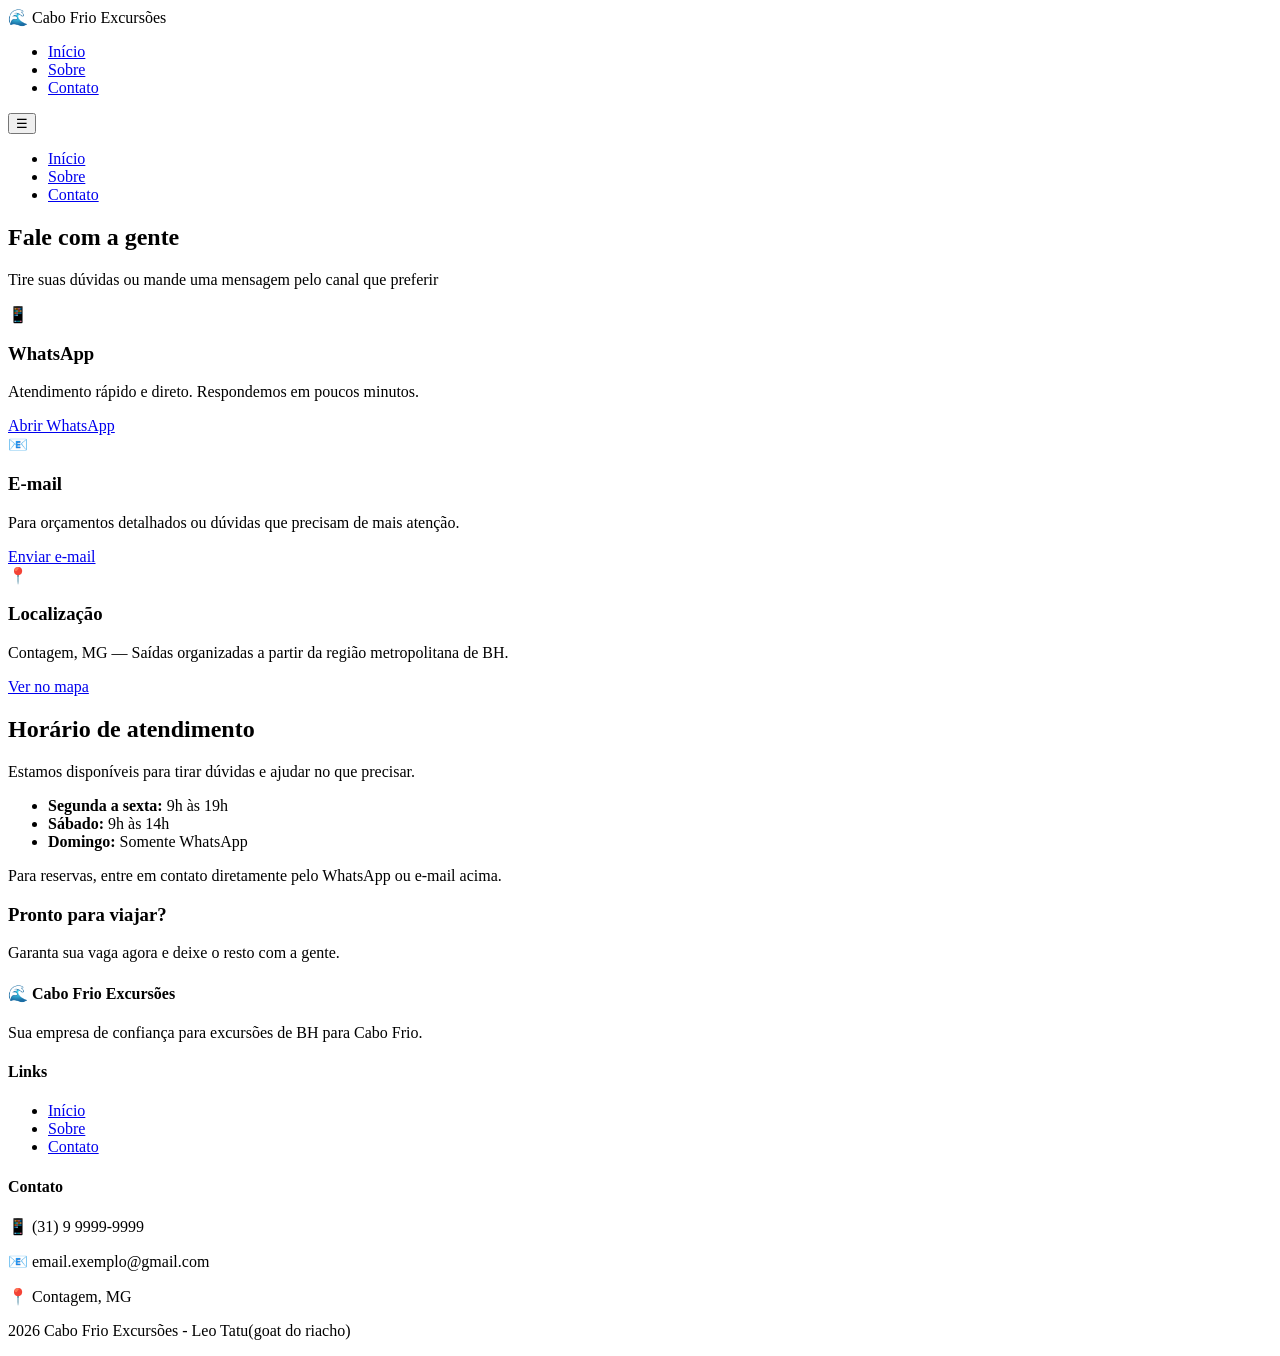
==== contato/index.html @ a0e9440a "nomes arrumados" ====
<!DOCTYPE html>
<html lang="pt-BR">
<head>
  <meta charset="UTF-8" />
  <meta name="viewport" content="width=device-width, initial-scale=1.0" />
  <title>Contato — Cabo Frio Excursões</title>
  <link rel="stylesheet" href="Cabo-Frio-Excursoes/css/style.css" />
  <link href="https://fonts.googleapis.com/css2?family=Playfair+Display:wght@700;900&family=Source+Sans+3:wght@300;400;600&display=swap" rel="stylesheet" />
</head>
<body>
  <div class="progress-bar" id="progressBar"></div>
  <header>
    <nav class="navbar">
      <div class="logo">🌊 Cabo Frio Excursões</div>
      <ul class="nav-links">
        <li><a href="Cabo-Frio-Excursões/home/index.html">Início</a></li>
        
        <li><a href="Cabo-Frio-Excursões/sobre/sobre.html">Sobre</a></li>
        <li><a href="Cabo-Frio-Excursões/contato/contato.html">Contato</a></li>      </ul>
      <button class="hamburger" id="hamburger">☰</button>
    </nav>
    <ul class="nav-mobile" id="nav-mobile">
      <li><a href="Cabo-Frio-Excursões/home/index.html" onclick="fecharMenu()">Início</a></li>
      
      <li><a href="Cabo-Frio-Excursões/sobre/sobre.html" onclick="fecharMenu()">Sobre</a></li>
      <li><a href="Cabo-Frio-Excursões/contato/contato.html" onclick="fecharMenu()">Contato</a></li>    </ul>
  </header>

  <section class="contato-hero reveal-up">
    <div class="container">
      <h1 class="section-title">Fale com a gente</h1>
      <p class="section-sub">Tire suas dúvidas ou mande uma mensagem pelo canal que preferir</p>
      <div class="contato-grid">
        <div class="contato-card">
          <span class="contato-icon">📱</span>
          <h3>WhatsApp</h3>
          <p>Atendimento rápido e direto. Respondemos em poucos minutos.</p>
          <a href="https://wa.me/5531999999999" target="_blank" class="btn-contato">Abrir WhatsApp</a>
        </div>
        <div class="contato-card">
          <span class="contato-icon">📧</span>
          <h3>E-mail</h3>
          <p>Para orçamentos detalhados ou dúvidas que precisam de mais atenção.</p>
          <a href="mailto:email.exemplo@gmail.com" class="btn-contato">Enviar e-mail</a>
        </div>
        <div class="contato-card">
          <span class="contato-icon">📍</span>
          <h3>Localização</h3>
          <p>Contagem, MG — Saídas organizadas a partir da região metropolitana de BH.</p>
          <a href="https://maps.google.com/?q=Contagem,MG" target="_blank" class="btn-contato">Ver no mapa</a>
        </div>
      </div>
    </div>
  </section>

  <section class="contato-info reveal-up">
    <div class="container contato-info-inner">
      <div class="contato-info-texto">
        <h2>Horário de atendimento</h2>
        <p>Estamos disponíveis para tirar dúvidas e ajudar no que precisar.</p>
        <ul class="horarios">
          <li><strong>Segunda a sexta:</strong> 9h às 19h</li>
          <li><strong>Sábado:</strong> 9h às 14h</li>
          <li><strong>Domingo:</strong> Somente WhatsApp</li>
        </ul>
        <p>Para reservas, entre em contato diretamente pelo WhatsApp ou e-mail acima.</p>
      </div>
      <div class="contato-cta">
        <h3>Pronto para viajar?</h3>
        <p>Garanta sua vaga agora e deixe o resto com a gente.</p>      </div>
    </div>
  </section>

  <footer>
    <div class="container footer-inner">
      <div class="footer-col">
        <h4>🌊 Cabo Frio Excursões</h4>
        <p>Sua empresa de confiança para excursões de BH para Cabo Frio.</p>
      </div>
      <div class="footer-col">
        <h4>Links</h4>
        <ul>
          <li><a href="Cabo-Frio-Excursões/home/index.html">Início</a></li>
          
          <li><a href="Cabo-Frio-Excursões/sobre/sobre.html">Sobre</a></li>
          <li><a href="Cabo-Frio-Excursões/contato/contato.html">Contato</a></li>        </ul>
      </div>
      <div class="footer-col">
        <h4>Contato</h4>
        <p>📱 (31) 9 9999-9999</p>
        <p>📧 email.exemplo@gmail.com</p>
        <p>📍 Contagem, MG</p>
      </div>
    </div>
    <div class="footer-bottom">
      <p>2026 Cabo Frio Excursões - Leo Tatu(goat do riacho)</p>
    </div>
  </footer>
  <script src="script.js"></script>
</body>
</html>
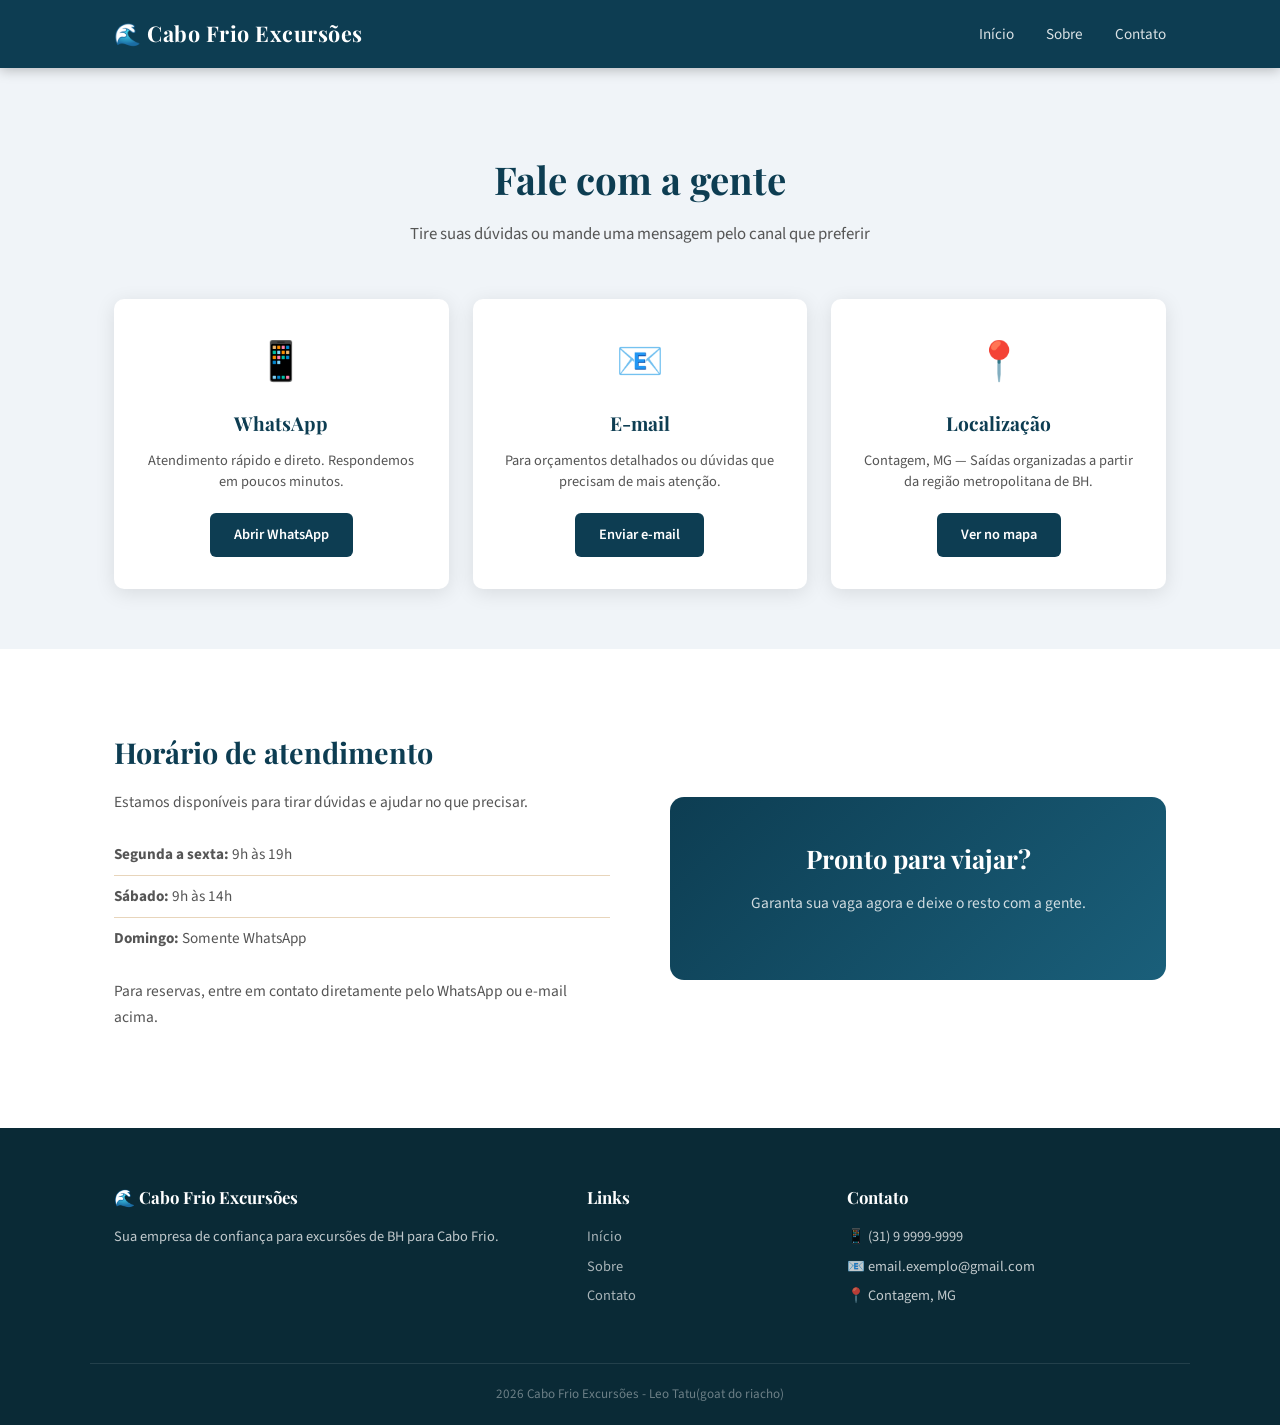
==== commit 69146b9f: "abas arrumadas" ====
--- a/contato/index.html
+++ b/contato/index.html
@@ -4,7 +4,7 @@
   <meta charset="UTF-8" />
   <meta name="viewport" content="width=device-width, initial-scale=1.0" />
   <title>Contato — Cabo Frio Excursões</title>
-  <link rel="stylesheet" href="Cabo-Frio-Excursoes/css/style.css" />
+  <link rel="stylesheet" href="/css/style.css" />
   <link href="https://fonts.googleapis.com/css2?family=Playfair+Display:wght@700;900&family=Source+Sans+3:wght@300;400;600&display=swap" rel="stylesheet" />
 </head>
 <body>
@@ -13,17 +13,17 @@
     <nav class="navbar">
       <div class="logo">🌊 Cabo Frio Excursões</div>
       <ul class="nav-links">
-        <li><a href="Cabo-Frio-Excursões/home/index.html">Início</a></li>
+        <li><a href="/home/index.html">Início</a></li>
         
-        <li><a href="Cabo-Frio-Excursões/sobre/sobre.html">Sobre</a></li>
-        <li><a href="Cabo-Frio-Excursões/contato/contato.html">Contato</a></li>      </ul>
+        <li><a href="/sobre/index.html">Sobre</a></li>
+        <li><a href="/contato/index.html">Contato</a></li>      </ul>
       <button class="hamburger" id="hamburger">☰</button>
     </nav>
     <ul class="nav-mobile" id="nav-mobile">
-      <li><a href="Cabo-Frio-Excursões/home/index.html" onclick="fecharMenu()">Início</a></li>
+      <li><a href="/home/index.html" onclick="fecharMenu()">Início</a></li>
       
-      <li><a href="Cabo-Frio-Excursões/sobre/sobre.html" onclick="fecharMenu()">Sobre</a></li>
-      <li><a href="Cabo-Frio-Excursões/contato/contato.html" onclick="fecharMenu()">Contato</a></li>    </ul>
+      <li><a href="/sobre/index.html" onclick="fecharMenu()">Sobre</a></li>
+      <li><a href="/contato/index.html" onclick="fecharMenu()">Contato</a></li>    </ul>
   </header>
 
   <section class="contato-hero reveal-up">
@@ -80,10 +80,10 @@
       <div class="footer-col">
         <h4>Links</h4>
         <ul>
-          <li><a href="Cabo-Frio-Excursões/home/index.html">Início</a></li>
+          <li><a href="/home/index.html">Início</a></li>
           
-          <li><a href="Cabo-Frio-Excursões/sobre/sobre.html">Sobre</a></li>
-          <li><a href="Cabo-Frio-Excursões/contato/contato.html">Contato</a></li>        </ul>
+          <li><a href="/sobre/index.html">Sobre</a></li>
+          <li><a href="/contato/index.html">Contato</a></li>        </ul>
       </div>
       <div class="footer-col">
         <h4>Contato</h4>
@@ -98,4 +98,4 @@
   </footer>
   <script src="script.js"></script>
 </body>
-</html>
+</html>
--- a/css/style.css
+++ b/css/style.css
@@ -0,0 +1,1040 @@
+:root {
+  --azul: #1a5f7a;
+  --azul-claro: #2980b9;
+  --azul-escuro: #0d3d52;
+  --areia: #f5ede0;
+  --areia-escura: #e8d5bb;
+  --branco: #ffffff;
+  --cinza: #555;
+  --cinza-claro: #f0f4f8;
+  --texto: #2c2c2c;
+  --verde: #27ae60;
+  --radius: 10px;
+  --sombra: 0 4px 20px rgba(0,0,0,0.10);
+  --sombra-hover: 0 8px 32px rgba(0,0,0,0.18);
+  --transition: 0.3s ease;
+}
+
+*, *::before, *::after { box-sizing: border-box; margin: 0; padding: 0; }
+
+html { scroll-behavior: smooth; }
+
+body {
+  font-family: 'Source Sans 3', sans-serif;
+  color: var(--texto);
+  background: var(--branco);
+  line-height: 1.65;
+  overflow-x: hidden;
+}
+
+a { text-decoration: none; color: inherit; }
+ul { list-style: none; }
+img { display: block; max-width: 100%; }
+
+.container {
+  max-width: 1100px;
+  margin: 0 auto;
+  padding: 0 24px;
+}
+
+/* ===== NAVBAR ===== */
+header {
+  position: sticky;
+  top: 0;
+  z-index: 100;
+  background: var(--azul-escuro);
+  box-shadow: 0 2px 12px rgba(0,0,0,0.25);
+}
+
+.navbar {
+  display: flex;
+  align-items: center;
+  justify-content: space-between;
+  max-width: 1100px;
+  margin: 0 auto;
+  padding: 16px 24px;
+}
+
+.logo {
+  font-family: 'Playfair Display', serif;
+  font-size: 1.35rem;
+  font-weight: 700;
+  color: var(--branco);
+  letter-spacing: 0.5px;
+}
+
+.nav-links {
+  display: flex;
+  gap: 32px;
+  align-items: center;
+}
+
+.nav-links a {
+  color: rgba(255,255,255,0.85);
+  font-size: 0.95rem;
+  font-weight: 400;
+  transition: color var(--transition);
+}
+
+.nav-links a:hover { color: var(--branco); }
+
+.btn-nav {
+  background: var(--azul-claro);
+  color: var(--branco) !important;
+  padding: 8px 20px;
+  border-radius: 6px;
+  font-weight: 600 !important;
+  transition: background var(--transition) !important;
+}
+
+.btn-nav:hover { background: #1c6ea4 !important; }
+
+.hamburger {
+  display: none;
+  background: none;
+  border: none;
+  color: white;
+  font-size: 1.6rem;
+  cursor: pointer;
+}
+
+.nav-mobile {
+  display: none;
+  flex-direction: column;
+  background: var(--azul-escuro);
+  padding: 12px 24px 20px;
+  gap: 12px;
+}
+
+.nav-mobile a {
+  color: rgba(255,255,255,0.85);
+  font-size: 1.05rem;
+  padding: 6px 0;
+  border-bottom: 1px solid rgba(255,255,255,0.08);
+}
+
+.nav-mobile.open { display: flex; }
+
+/* ===== HERO ===== */
+.hero {
+  position: relative;
+  min-height: 92vh;
+  display: flex;
+  align-items: center;
+  background:
+    linear-gradient(to bottom right, rgba(13,61,82,0.82), rgba(26,95,122,0.65)),
+    url('/imagens/hero_s-card1.jpg') center/cover no-repeat;
+}
+
+.hero-overlay {
+  position: absolute;
+  inset: 0;
+  background: linear-gradient(180deg, rgba(13,61,82,0.6) 0%, transparent 60%);
+  pointer-events: none;
+}
+
+.hero-content {
+  position: relative;
+  z-index: 1;
+  max-width: 640px;
+  margin-left: 8vw;
+  padding: 40px 0;
+  animation: fadeUp 0.9s ease both;
+}
+
+@keyframes fadeUp {
+  from { opacity: 0; transform: translateY(30px); }
+  to   { opacity: 1; transform: translateY(0); }
+}
+
+.hero-tag {
+  display: inline-block;
+  background: rgba(255,255,255,0.18);
+  color: #fff;
+  border: 1px solid rgba(255,255,255,0.35);
+  padding: 5px 16px;
+  border-radius: 20px;
+  font-size: 0.85rem;
+  letter-spacing: 1px;
+  text-transform: uppercase;
+  margin-bottom: 20px;
+}
+
+.hero-content h1 {
+  font-family: 'Playfair Display', serif;
+  font-size: clamp(2.2rem, 5vw, 3.4rem);
+  font-weight: 900;
+  color: var(--branco);
+  line-height: 1.15;
+  margin-bottom: 18px;
+}
+
+.hero-content h1 em {
+  font-style: italic;
+  color: #7ecfe8;
+}
+
+.hero-content p {
+  color: rgba(255,255,255,0.88);
+  font-size: 1.1rem;
+  margin-bottom: 32px;
+  max-width: 480px;
+}
+
+.btn-primary {
+  display: inline-block;
+  background: var(--azul-claro);
+  color: var(--branco);
+  padding: 15px 34px;
+  border-radius: 8px;
+  font-size: 1rem;
+  font-weight: 600;
+  letter-spacing: 0.3px;
+  transition: background var(--transition), transform var(--transition), box-shadow var(--transition);
+  box-shadow: 0 4px 16px rgba(41,128,185,0.45);
+}
+
+.btn-primary:hover {
+  background: #1c6ea4;
+  transform: translateY(-2px);
+  box-shadow: 0 8px 24px rgba(41,128,185,0.5);
+}
+
+.hero-scroll {
+  position: absolute;
+  bottom: 28px;
+  left: 50%;
+  transform: translateX(-50%);
+  color: rgba(255,255,255,0.55);
+  font-size: 1.4rem;
+  animation: bounce 2s infinite;
+}
+
+@keyframes bounce {
+  0%, 100% { transform: translateX(-50%) translateY(0); }
+  50%       { transform: translateX(-50%) translateY(8px); }
+}
+
+.destaques {
+  display: grid;
+  grid-template-columns: repeat(2, 1fr);
+  background: var(--azul-escuro);
+  padding: 0;
+  gap: 0;
+}
+
+.destaque-item {
+  text-align: left;
+  color: rgba(255,255,255,0.9);
+  padding: 32px 40px;
+  display: flex;
+  align-items: flex-start;
+  gap: 18px;
+  border-right: 1px solid rgba(255,255,255,0.07);
+  border-bottom: 1px solid rgba(255,255,255,0.07);
+}
+
+.destaque-item:nth-child(2),
+.destaque-item:nth-child(4) {
+  border-right: none;
+}
+
+.destaque-item:nth-child(3),
+.destaque-item:nth-child(4) {
+  border-bottom: none;
+}
+
+.destaque-icon {
+  font-size: 2rem;
+  flex-shrink: 0;
+  margin-top: 2px;
+}
+
+.destaque-item strong {
+  display: block;
+  font-size: 0.95rem;
+  font-weight: 600;
+  margin-bottom: 4px;
+  color: white;
+}
+
+.destaque-item p {
+  font-size: 0.82rem;
+  color: rgba(255,255,255,0.68);
+  line-height: 1.4;
+}
+
+/* ===== SEÇÕES GERAIS ===== */
+.section-title {
+  font-family: 'Playfair Display', serif;
+  font-size: clamp(1.7rem, 3.5vw, 2.4rem);
+  font-weight: 700;
+  text-align: center;
+  color: var(--azul-escuro);
+  margin-bottom: 10px;
+}
+
+.section-title.light { color: white; }
+
+.section-sub {
+  text-align: center;
+  color: var(--cinza);
+  margin-bottom: 50px;
+  font-size: 1.05rem;
+}
+
+.section-sub.light { color: rgba(255,255,255,0.75); }
+
+/* ===== EXCURSÕES ===== */
+.excursoes {
+  padding: 80px 0;
+  background: var(--cinza-claro);
+}
+
+.cards-grid {
+  display: flex;
+  flex-direction: column;
+  gap: 24px;
+}
+
+.card {
+  background: var(--branco);
+  border-radius: var(--radius);
+  overflow: hidden;
+  box-shadow: var(--sombra);
+  transition: transform var(--transition), box-shadow var(--transition);
+  position: relative;
+  display: grid;
+  grid-template-columns: 280px 1fr;
+}
+
+.card:hover {
+  transform: translateY(-4px);
+  box-shadow: var(--sombra-hover);
+}
+
+.card-badge {
+  position: absolute;
+  top: 14px;
+  left: 14px;
+  background: var(--azul-claro);
+  color: white;
+  font-size: 0.75rem;
+  font-weight: 700;
+  text-transform: uppercase;
+  letter-spacing: 0.5px;
+  padding: 4px 12px;
+  border-radius: 4px;
+  z-index: 1;
+}
+
+.card-img {
+  min-height: 220px;
+  background-size: cover;
+  background-position: center;
+}
+
+.card-img-1 {
+  background-image: linear-gradient(rgba(0,0,0,0.15), rgba(0,0,0,0.05)),
+    url('/imagens/hero_s-card1.jpg');
+}
+
+.card-img-2 {
+  background-image: linear-gradient(rgba(0,0,0,0.15), rgba(0,0,0,0.05)),
+    url('/imagens/card2.jpg');
+}
+
+.card-img-3 {
+  background-image: linear-gradient(rgba(0,0,0,0.15), rgba(0,0,0,0.05)),
+    url('/imagens/card3.jpg');
+}
+
+
+.card-body {
+  padding: 28px 32px;
+  display: flex;
+  flex-direction: column;
+  justify-content: space-between;
+}
+
+.card-body-top h3 {
+  font-family: 'Playfair Display', serif;
+  font-size: 1.35rem;
+  color: var(--azul-escuro);
+  margin-bottom: 10px;
+}
+
+.card-body-top p {
+  font-size: 0.92rem;
+  color: var(--cinza);
+  margin-bottom: 14px;
+}
+
+.card-incluso {
+  display: flex;
+  flex-wrap: wrap;
+  gap: 6px 20px;
+  margin-bottom: 0;
+}
+
+.card-incluso li {
+  font-size: 0.85rem;
+  color: var(--verde);
+  font-weight: 600;
+}
+
+.card-rodape {
+  display: flex;
+  align-items: center;
+  justify-content: space-between;
+  margin-top: 20px;
+  padding-top: 18px;
+  border-top: 1px solid #eef2f6;
+}
+
+.card-preco {
+  display: flex;
+  flex-direction: column;
+  gap: 2px;
+}
+
+.de {
+  font-size: 0.8rem;
+  color: #aaa;
+  text-decoration: line-through;
+}
+
+.por {
+  font-size: 1.6rem;
+  font-weight: 700;
+  color: var(--azul-escuro);
+}
+
+.por small {
+  font-size: 0.8rem;
+  font-weight: 400;
+  color: var(--cinza);
+}
+
+.btn-card {
+  display: inline-block;
+  text-align: center;
+  background: var(--azul-escuro);
+  color: white;
+  padding: 12px 28px;
+  border-radius: 6px;
+  font-weight: 600;
+  font-size: 0.92rem;
+  transition: background var(--transition);
+  white-space: nowrap;
+}
+
+.btn-card:hover { background: var(--azul-claro); }
+
+/* ===== SOBRE ===== */
+.sobre {
+  padding: 80px 0;
+  background: var(--branco);
+}
+
+.sobre-inner {
+  display: grid;
+  grid-template-columns: 1fr 1fr;
+  gap: 60px;
+  align-items: center;
+}
+
+.sobre-texto h2 {
+  font-family: 'Playfair Display', serif;
+  font-size: 2rem;
+  color: var(--azul-escuro);
+  margin-bottom: 20px;
+  line-height: 1.2;
+}
+
+.sobre-texto p {
+  color: var(--cinza);
+  margin-bottom: 18px;
+  font-size: 0.98rem;
+}
+
+.numeros {
+  display: flex;
+  gap: 32px;
+  margin-top: 30px;
+  padding-top: 28px;
+  border-top: 2px solid var(--areia-escura);
+}
+
+.numero-item {
+  display: flex;
+  flex-direction: column;
+}
+
+.numero-item strong {
+  font-family: 'Playfair Display', serif;
+  font-size: 2rem;
+  color: var(--azul-claro);
+  line-height: 1;
+}
+
+.numero-item span {
+  font-size: 0.8rem;
+  color: var(--cinza);
+  margin-top: 4px;
+}
+
+.sobre-img {
+  height: 400px;
+  border-radius: var(--radius);
+  background:
+    url('/imagens/sobre.jpg') center/cover no-repeat;
+  box-shadow: var(--sombra-hover);
+}
+
+.confianca {
+  padding: 80px 0;
+  background: var(--areia);
+}
+
+.confianca-inner {
+  display: grid;
+  grid-template-columns: 1fr 1fr;
+  gap: 60px;
+  align-items: start;
+}
+
+.confianca-tag {
+  display: inline-block;
+  background: var(--azul-escuro);
+  color: white;
+  font-size: 0.78rem;
+  font-weight: 600;
+  text-transform: uppercase;
+  letter-spacing: 1px;
+  padding: 5px 14px;
+  border-radius: 4px;
+  margin-bottom: 18px;
+}
+
+.confianca-texto h2 {
+  font-family: 'Playfair Display', serif;
+  font-size: 1.9rem;
+  color: var(--azul-escuro);
+  margin-bottom: 18px;
+  line-height: 1.25;
+}
+
+.confianca-texto p {
+  color: var(--cinza);
+  font-size: 0.97rem;
+  margin-bottom: 14px;
+}
+
+.confianca-pilares {
+  display: grid;
+  grid-template-columns: 1fr 1fr;
+  gap: 20px;
+}
+
+.pilar {
+  background: white;
+  border-radius: var(--radius);
+  padding: 22px 20px;
+  box-shadow: var(--sombra);
+}
+
+.pilar-icon {
+  font-size: 1.6rem;
+  display: block;
+  margin-bottom: 10px;
+}
+
+.pilar strong {
+  display: block;
+  font-size: 0.92rem;
+  color: var(--azul-escuro);
+  margin-bottom: 6px;
+  font-weight: 700;
+}
+
+.pilar p {
+  font-size: 0.83rem;
+  color: var(--cinza);
+  line-height: 1.45;
+}
+
+/* ===== RESERVA ===== */
+.reserva {
+  padding: 80px 0;
+  background: linear-gradient(135deg, var(--azul-escuro) 0%, var(--azul) 100%);
+}
+
+.form-wrapper {
+  max-width: 780px;
+  margin: 0 auto;
+  background: white;
+  border-radius: 14px;
+  padding: 40px 44px;
+  box-shadow: 0 20px 60px rgba(0,0,0,0.25);
+}
+
+.form-row {
+  display: grid;
+  grid-template-columns: 1fr 1fr;
+  gap: 20px;
+  margin-bottom: 20px;
+}
+
+.form-group {
+  display: flex;
+  flex-direction: column;
+  gap: 6px;
+}
+
+.form-group.full {
+  margin-bottom: 20px;
+}
+
+.form-group label {
+  font-size: 0.88rem;
+  font-weight: 600;
+  color: var(--azul-escuro);
+}
+
+.form-group input,
+.form-group select,
+.form-group textarea {
+  border: 1.5px solid #d0dce6;
+  border-radius: 7px;
+  padding: 11px 14px;
+  font-family: 'Source Sans 3', sans-serif;
+  font-size: 0.95rem;
+  color: var(--texto);
+  transition: border-color var(--transition);
+  background: #fafcfe;
+  outline: none;
+}
+
+.form-group input:focus,
+.form-group select:focus,
+.form-group textarea:focus {
+  border-color: var(--azul-claro);
+  background: white;
+}
+
+.form-group textarea { resize: vertical; }
+
+.btn-submit {
+  display: block;
+  width: 100%;
+  background: var(--azul-claro);
+  color: white;
+  border: none;
+  padding: 16px;
+  border-radius: 8px;
+  font-family: 'Source Sans 3', sans-serif;
+  font-size: 1rem;
+  font-weight: 700;
+  cursor: pointer;
+  transition: background var(--transition), transform var(--transition);
+  margin-top: 8px;
+  letter-spacing: 0.3px;
+}
+
+.btn-submit:hover {
+  background: #1c6ea4;
+  transform: translateY(-1px);
+}
+
+.btn-submit:active { transform: translateY(0); }
+
+.mensagem-sucesso {
+  max-width: 780px;
+  margin: 0 auto 24px;
+  background: #d4edda;
+  color: #155724;
+  border: 1px solid #c3e6cb;
+  border-radius: 8px;
+  padding: 16px 20px;
+  font-weight: 600;
+  text-align: center;
+}
+
+.mensagem-erro {
+  max-width: 780px;
+  margin: 0 auto 24px;
+  background: #f8d7da;
+  color: #721c24;
+  border: 1px solid #f5c6cb;
+  border-radius: 8px;
+  padding: 16px 20px;
+  font-weight: 600;
+  text-align: center;
+}
+
+/* ===== RODAPÉ ===== */
+footer {
+  background: #0a2a36;
+  color: rgba(255,255,255,0.75);
+  padding: 56px 0 0;
+}
+
+.footer-inner {
+  display: grid;
+  grid-template-columns: 2fr 1fr 1.5fr;
+  gap: 48px;
+  padding-bottom: 48px;
+  border-bottom: 1px solid rgba(255,255,255,0.1);
+}
+
+.footer-col h4 {
+  color: white;
+  font-family: 'Playfair Display', serif;
+  font-size: 1.05rem;
+  margin-bottom: 14px;
+}
+
+.footer-col p,
+.footer-col ul li {
+  font-size: 0.9rem;
+  margin-bottom: 8px;
+  line-height: 1.5;
+}
+
+.footer-col ul li a {
+  color: rgba(255,255,255,0.65);
+  transition: color var(--transition);
+}
+
+.footer-col ul li a:hover { color: white; }
+
+.footer-bottom {
+  text-align: center;
+  padding: 20px 24px;
+  font-size: 0.82rem;
+  color: rgba(255,255,255,0.4);
+}
+
+@media (max-width: 900px) {
+  .destaques { grid-template-columns: 1fr 1fr; }
+  .card { grid-template-columns: 1fr; }
+  .card-img { min-height: 200px; }
+  .card-rodape { flex-direction: column; align-items: flex-start; gap: 16px; }
+  .sobre-inner { grid-template-columns: 1fr; gap: 36px; }
+  .sobre-img { height: 280px; }
+  .confianca-inner { grid-template-columns: 1fr; gap: 36px; }
+  .footer-inner { grid-template-columns: 1fr; gap: 28px; }
+  .form-wrapper { padding: 28px 20px; }
+}
+
+@media (max-width: 700px) {
+  .nav-links { display: none; }
+  .hamburger { display: block; }
+  .hero-content { margin-left: 5vw; margin-right: 5vw; }
+  .destaques { grid-template-columns: 1fr; }
+  .destaque-item { border-right: none; }
+  .confianca-pilares { grid-template-columns: 1fr; }
+  .form-row { grid-template-columns: 1fr; }
+  .numeros { gap: 20px; flex-wrap: wrap; }
+}
+
+@media (max-width: 420px) {
+  .destaques { grid-template-columns: 1fr; }
+}
+
+.contato-hero {
+  padding: 80px 0 60px;
+  background: var(--cinza-claro);
+}
+
+.contato-grid {
+  display: grid;
+  grid-template-columns: repeat(3, 1fr);
+  gap: 24px;
+  margin-top: 40px;
+}
+
+.contato-card {
+  background: white;
+  border-radius: var(--radius);
+  padding: 32px 24px;
+  box-shadow: var(--sombra);
+  text-align: center;
+  transition: transform var(--transition), box-shadow var(--transition);
+}
+
+.contato-card:hover {
+  transform: translateY(-5px);
+  box-shadow: var(--sombra-hover);
+}
+
+.contato-icon {
+  font-size: 2.4rem;
+  display: block;
+  margin-bottom: 14px;
+}
+
+.contato-card h3 {
+  font-family: 'Playfair Display', serif;
+  font-size: 1.2rem;
+  color: var(--azul-escuro);
+  margin-bottom: 10px;
+}
+
+.contato-card p {
+  font-size: 0.9rem;
+  color: var(--cinza);
+  margin-bottom: 20px;
+  line-height: 1.5;
+}
+
+.btn-contato {
+  display: inline-block;
+  background: var(--azul-escuro);
+  color: white;
+  padding: 10px 24px;
+  border-radius: 6px;
+  font-size: 0.9rem;
+  font-weight: 600;
+  transition: background var(--transition);
+}
+
+.btn-contato:hover { background: var(--azul-claro); }
+
+.contato-info {
+  padding: 80px 0;
+  background: white;
+}
+
+.contato-info-inner {
+  display: grid;
+  grid-template-columns: 1fr 1fr;
+  gap: 60px;
+  align-items: center;
+}
+
+.contato-info-texto h2 {
+  font-family: 'Playfair Display', serif;
+  font-size: 1.8rem;
+  color: var(--azul-escuro);
+  margin-bottom: 14px;
+}
+
+.contato-info-texto p {
+  color: var(--cinza);
+  font-size: 0.97rem;
+  margin-bottom: 18px;
+}
+
+.horarios {
+  list-style: none;
+  margin-bottom: 20px;
+}
+
+.horarios li {
+  font-size: 0.95rem;
+  color: var(--cinza);
+  padding: 8px 0;
+  border-bottom: 1px solid var(--areia-escura);
+}
+
+.horarios li:last-child { border-bottom: none; }
+
+.link-inline {
+  color: var(--azul-claro);
+  font-weight: 600;
+  text-decoration: underline;
+}
+
+.contato-cta {
+  background: linear-gradient(135deg, var(--azul-escuro), var(--azul));
+  border-radius: 14px;
+  padding: 40px 36px;
+  text-align: center;
+  color: white;
+}
+
+.contato-cta h3 {
+  font-family: 'Playfair Display', serif;
+  font-size: 1.6rem;
+  margin-bottom: 12px;
+}
+
+.contato-cta p {
+  color: rgba(255,255,255,0.8);
+  margin-bottom: 24px;
+  font-size: 0.97rem;
+}
+
+.promo-hero {
+  position: relative;
+  min-height: 50vh;
+  display: flex;
+  align-items: center;
+  background:
+    linear-gradient(to bottom right, rgba(13,61,82,0.88), rgba(26,95,122,0.72)),
+    url('/imagens/hero_s-card1.jpg') center/cover no-repeat;
+}
+
+.promo-hero-overlay {
+  position: absolute;
+  inset: 0;
+  background: linear-gradient(180deg, rgba(13,61,82,0.5) 0%, transparent 70%);
+  pointer-events: none;
+}
+
+.promo-hero-content {
+  position: relative;
+  z-index: 1;
+  max-width: 680px;
+  margin: 0 auto;
+  text-align: center;
+  padding: 60px 24px;
+  animation: fadeUp 0.9s ease both;
+}
+
+.promo-hero-content h1 {
+  font-family: 'Playfair Display', serif;
+  font-size: clamp(2rem, 4.5vw, 3rem);
+  font-weight: 900;
+  color: white;
+  line-height: 1.2;
+  margin: 16px 0;
+}
+
+.promo-hero-content h1 em {
+  font-style: italic;
+  color: #7ecfe8;
+}
+
+.promo-hero-content p {
+  color: rgba(255,255,255,0.85);
+  font-size: 1.05rem;
+}
+
+.promo-form-section {
+  padding: 70px 0;
+  background: var(--cinza-claro);
+}
+
+.promo-layout {
+  display: grid;
+  grid-template-columns: 1fr 1.4fr;
+  gap: 48px;
+  align-items: start;
+}
+
+.promo-beneficios h2 {
+  font-family: 'Playfair Display', serif;
+  font-size: 1.5rem;
+  color: var(--azul-escuro);
+  margin-bottom: 20px;
+}
+
+.beneficios-lista {
+  list-style: none;
+  margin-bottom: 32px;
+}
+
+.beneficios-lista li {
+  font-size: 0.95rem;
+  color: var(--cinza);
+  padding: 10px 0;
+  border-bottom: 1px solid var(--areia-escura);
+  display: flex;
+  gap: 10px;
+}
+
+.beneficios-lista li:last-child { border-bottom: none; }
+
+.promo-pacotes h3 {
+  font-family: 'Playfair Display', serif;
+  font-size: 1.1rem;
+  color: var(--azul-escuro);
+  margin-bottom: 14px;
+}
+
+.pacote-item {
+  display: flex;
+  justify-content: space-between;
+  align-items: center;
+  padding: 12px 16px;
+  border-radius: 8px;
+  margin-bottom: 8px;
+  background: white;
+  box-shadow: var(--sombra);
+}
+
+.pacote-item.destaque {
+  background: var(--azul-escuro);
+  color: white;
+}
+
+.pacote-nome {
+  font-size: 0.92rem;
+  font-weight: 600;
+}
+
+.pacote-preco {
+  font-size: 1.1rem;
+  font-weight: 700;
+  color: var(--azul-claro);
+}
+
+.pacote-item.destaque .pacote-preco {
+  color: #7ecfe8;
+}
+
+.pacote-preco small {
+  font-size: 0.75rem;
+  font-weight: 400;
+  color: var(--cinza);
+}
+
+.pacote-item.destaque .pacote-preco small {
+  color: rgba(255,255,255,0.6);
+}
+
+.promo-form-wrapper {
+  background: white;
+  border-radius: 14px;
+  padding: 36px 36px;
+  box-shadow: 0 20px 60px rgba(0,0,0,0.12);
+}
+
+.promo-form-wrapper h2 {
+  font-family: 'Playfair Display', serif;
+  font-size: 1.5rem;
+  color: var(--azul-escuro);
+  margin-bottom: 6px;
+}
+
+.promo-form-wrapper > p {
+  color: var(--cinza);
+  font-size: 0.92rem;
+  margin-bottom: 24px;
+}
+
+@media (max-width: 900px) {
+  .contato-grid { grid-template-columns: 1fr; max-width: 420px; margin: 40px auto 0; }
+  .contato-info-inner { grid-template-columns: 1fr; gap: 36px; }
+  .promo-layout { grid-template-columns: 1fr; }
+  .promo-form-wrapper { padding: 28px 20px; }
+}
+
+@media (max-width: 700px) {
+  .promo-hero-content { padding: 48px 16px; }
+}
+
+.btn-card-info {
+  display: inline-block;
+  text-align: center;
+  background: var(--cinza-claro);
+  color: var(--azul-escuro);
+  padding: 12px 28px;
+  border-radius: 6px;
+  font-weight: 600;
+  font-size: 0.92rem;
+  white-space: nowrap;
+}
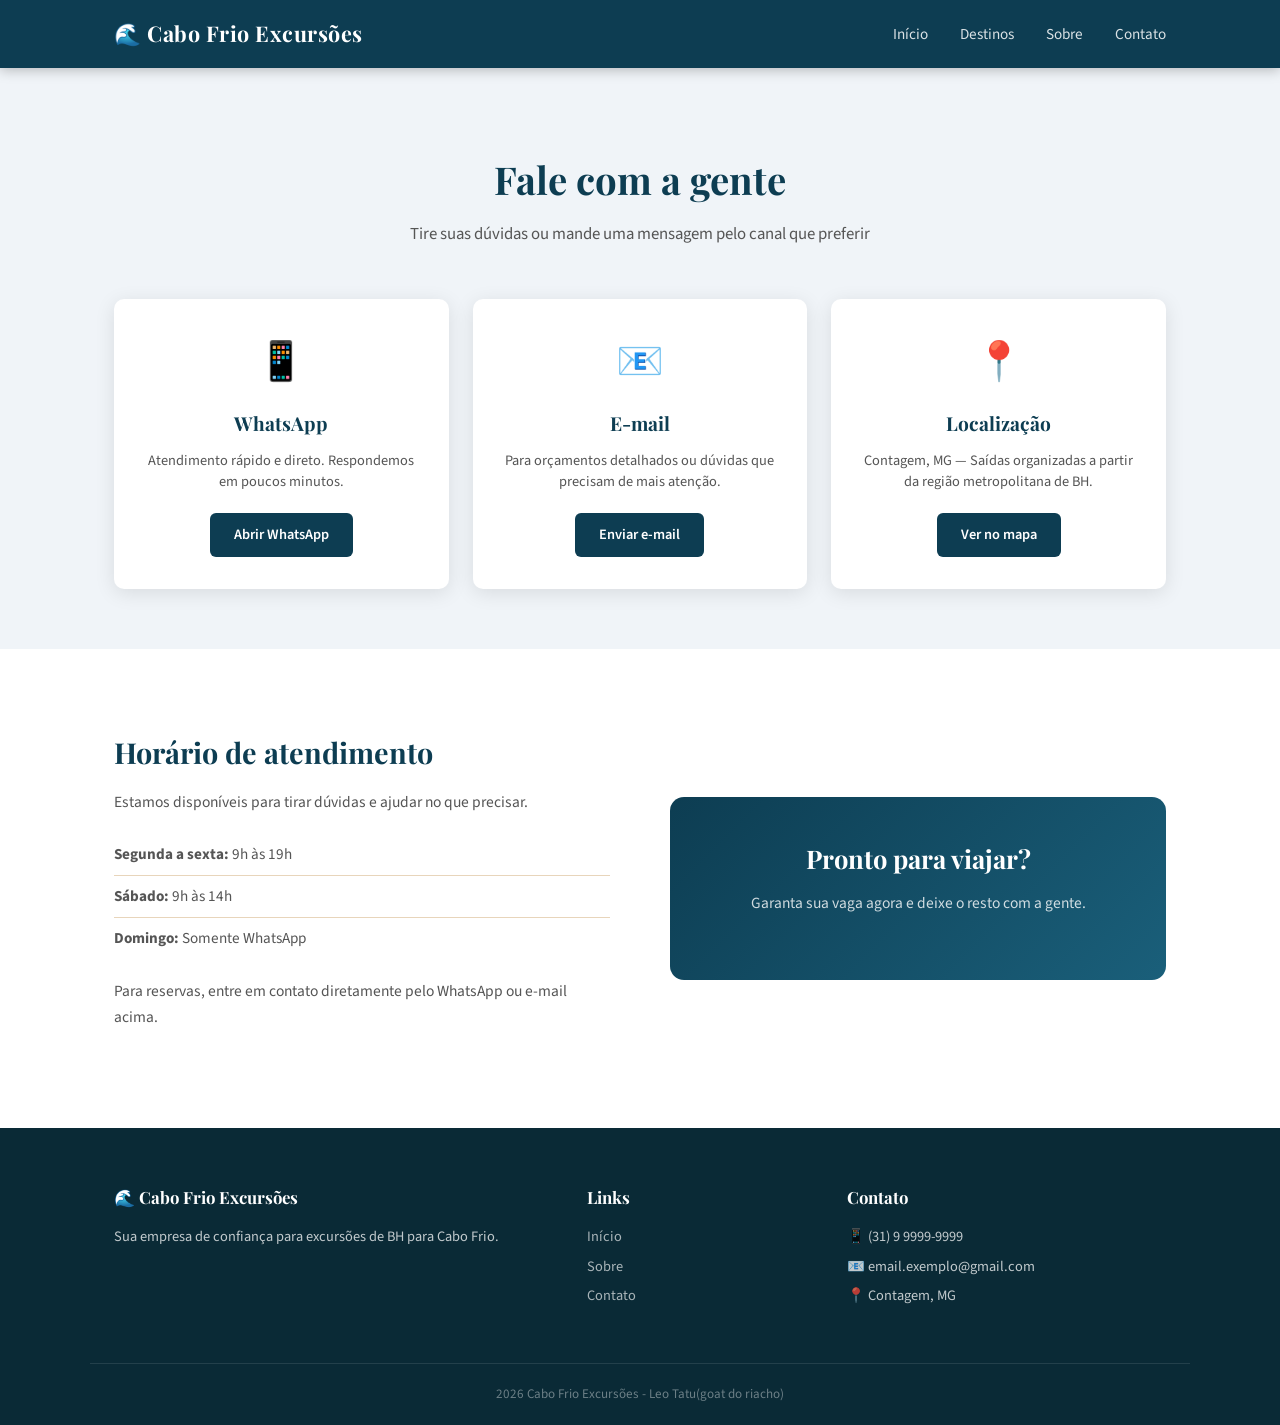
==== commit 4f9446fc: "commit inicial - demanda 3" ====
--- a/contato/index.html
+++ b/contato/index.html
@@ -14,6 +14,7 @@
       <div class="logo">🌊 Cabo Frio Excursões</div>
       <ul class="nav-links">
         <li><a href="/home/index.html">Início</a></li>
+        <li><a href="/destinos/index.html">Destinos</a></li>
         
         <li><a href="/sobre/index.html">Sobre</a></li>
         <li><a href="/contato/index.html">Contato</a></li>      </ul>
@@ -21,9 +22,11 @@
     </nav>
     <ul class="nav-mobile" id="nav-mobile">
       <li><a href="/home/index.html" onclick="fecharMenu()">Início</a></li>
+      <li><a href="/destinos/index.html" onclick="fecharMenu()">Destinos</a></li>
       
       <li><a href="/sobre/index.html" onclick="fecharMenu()">Sobre</a></li>
-      <li><a href="/contato/index.html" onclick="fecharMenu()">Contato</a></li>    </ul>
+      <li><a href="/contato/index.html" onclick="fecharMenu()">Contato</a></li>
+      <li><a href="/reserva/index.html" onclick="fecharMenu()">Reservar</a></li>    </ul>
   </header>
 
   <section class="contato-hero reveal-up">
@@ -96,6 +99,6 @@
       <p>2026 Cabo Frio Excursões - Leo Tatu(goat do riacho)</p>
     </div>
   </footer>
-  <script src="script.js"></script>
+  <script src="/script.js"></script>
 </body>
-</html>+</html>
--- a/css/style.css
+++ b/css/style.css
@@ -1037,4 +1037,67 @@
   font-weight: 600;
   font-size: 0.92rem;
   white-space: nowrap;
-}+}
+
+.btn-hero {
+  display: inline-block;
+  margin-top: 24px;
+  padding: 13px 24px;
+  border-radius: 6px;
+  background: var(--azul-claro);
+  color: white;
+  font-weight: 700;
+  transition: background var(--transition), transform var(--transition);
+}
+
+.btn-hero:hover { background: #1c6ea4; transform: translateY(-2px); }
+
+/* ===== DESTINOS E DETALHES ===== */
+.page-hero {
+  padding: 120px 0 72px;
+  background: linear-gradient(135deg, var(--azul-escuro), var(--azul));
+  color: white;
+  text-align: center;
+}
+
+.page-hero h1 {
+  font-family: 'Playfair Display', serif;
+  font-size: clamp(2.1rem, 5vw, 3.5rem);
+  margin: 14px auto;
+  line-height: 1.15;
+}
+
+.page-hero p { max-width: 620px; margin: 0 auto; color: rgba(255,255,255,.82); }
+
+.destinos { padding: 80px 0; background: var(--cinza-claro); }
+.destinos-grid { display: grid; grid-template-columns: repeat(3, 1fr); gap: 26px; }
+.destino-card { background: white; border-radius: var(--radius); overflow: hidden; box-shadow: var(--sombra); display: flex; flex-direction: column; }
+.destino-card-img { height: 205px; background-size: cover; background-position: center; }
+.destino-card-img.cabo-frio { background-image: url('/imagens/hero_s-card1.jpg'); }
+.destino-card-img.ilha-japonesa { background-image: url('/imagens/card2.jpg'); }
+.destino-card-img.praia-do-forte { background-image: url('/imagens/card3.jpg'); }
+.destino-card-body { padding: 24px; display: flex; flex-direction: column; flex: 1; }
+.destino-card h2 { font-family: 'Playfair Display', serif; font-size: 1.35rem; color: var(--azul-escuro); margin-bottom: 10px; }
+.destino-card p { color: var(--cinza); font-size: .92rem; margin-bottom: 20px; }
+.destino-meta { display: flex; gap: 12px; color: var(--verde); font-size: .82rem; font-weight: 600; margin-bottom: 22px; }
+.destino-card .btn-card { margin-top: auto; }
+
+.destino-detalhe { padding: 80px 0; background: var(--branco); }
+.destino-detalhe-grid { display: grid; grid-template-columns: 1.25fr .75fr; gap: 48px; align-items: start; }
+.destino-galeria { height: 390px; border-radius: var(--radius); background: url('/imagens/card2.jpg') center/cover no-repeat; box-shadow: var(--sombra-hover); }
+.detalhe-texto h2 { font-family: 'Playfair Display', serif; font-size: 2rem; color: var(--azul-escuro); margin-bottom: 16px; }
+.detalhe-texto p { color: var(--cinza); margin-bottom: 16px; }
+.detalhe-lista { list-style: none; margin: 22px 0; }
+.detalhe-lista li { padding: 9px 0; color: var(--cinza); border-bottom: 1px solid var(--areia-escura); }
+.reserva-resumo { background: var(--areia); padding: 28px; border-radius: var(--radius); box-shadow: var(--sombra); }
+.reserva-resumo h3 { color: var(--azul-escuro); font-family: 'Playfair Display', serif; font-size: 1.4rem; margin-bottom: 12px; }
+.reserva-resumo p { color: var(--cinza); margin-bottom: 20px; }
+
+.reserva-page { padding: 80px 0; background: var(--cinza-claro); }
+.reserva-page .form-wrapper { max-width: 760px; }
+
+@media (max-width: 900px) {
+  .destinos-grid { grid-template-columns: 1fr; max-width: 520px; margin: 0 auto; }
+  .destino-detalhe-grid { grid-template-columns: 1fr; }
+  .destino-galeria { height: 280px; }
+}
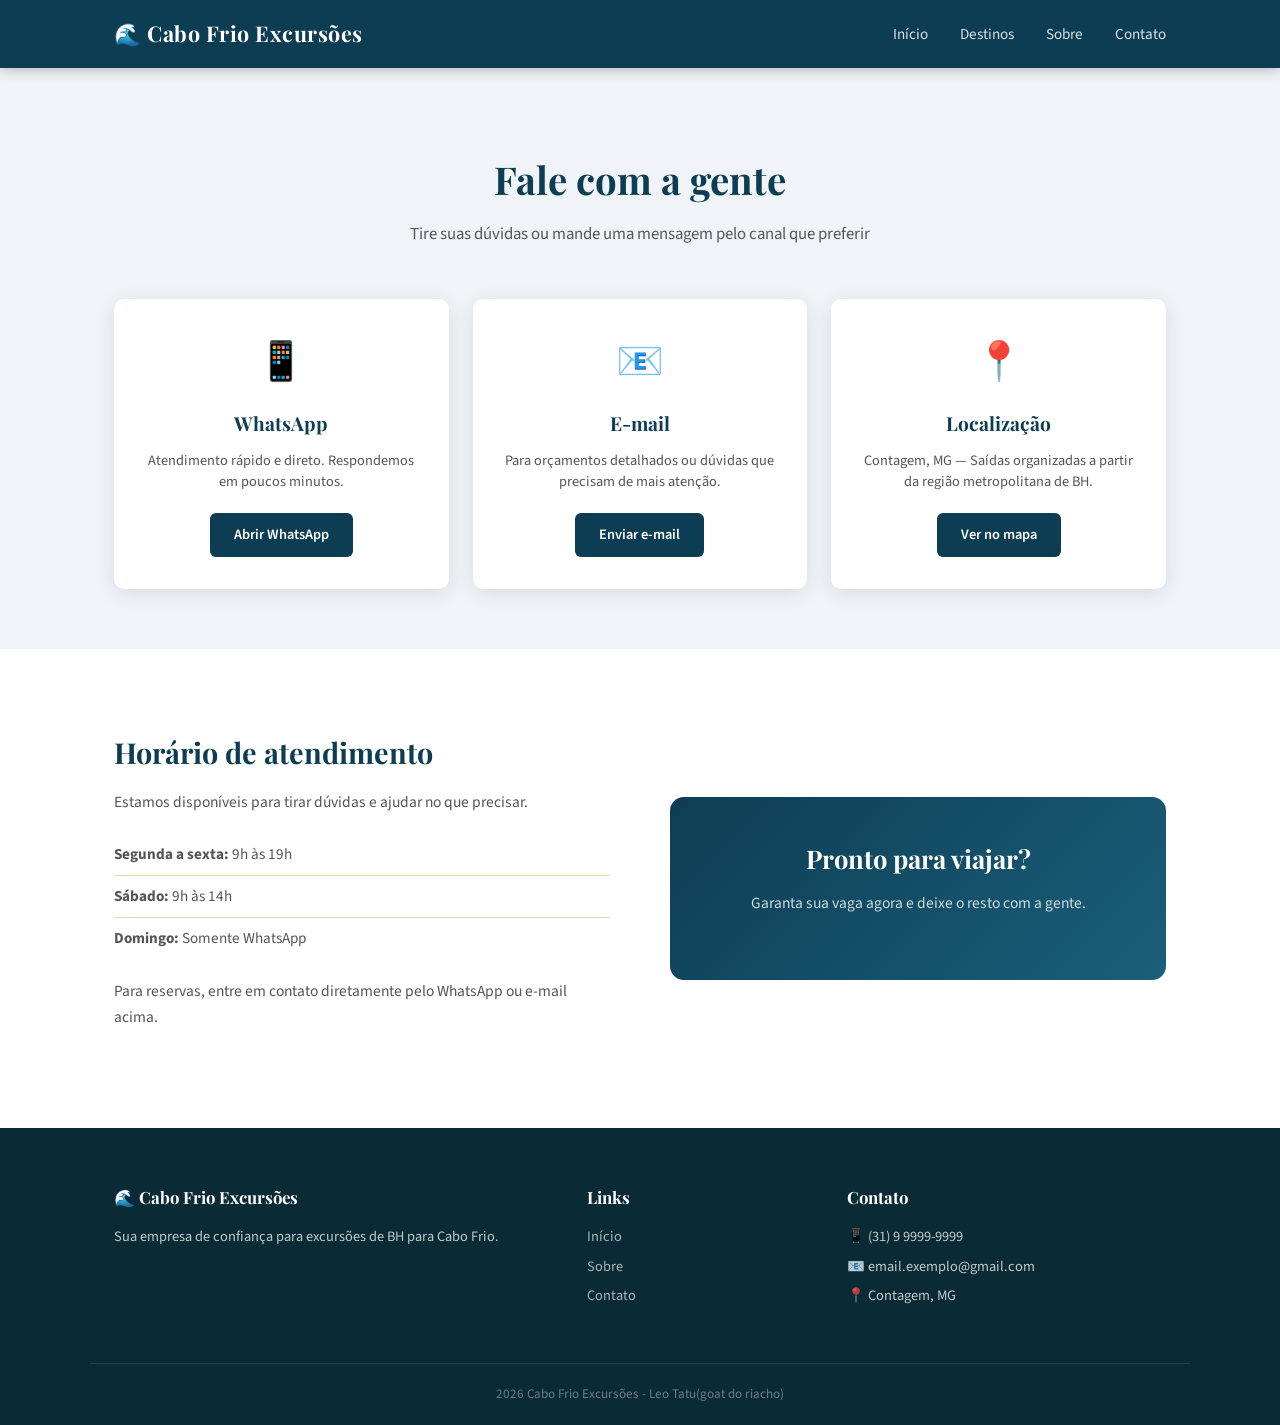
==== commit c151a942: "commit inicial - demanda 3" ====
--- a/contato/index.html
+++ b/contato/index.html
@@ -5,7 +5,6 @@
   <meta name="viewport" content="width=device-width, initial-scale=1.0" />
   <title>Contato — Cabo Frio Excursões</title>
   <link rel="stylesheet" href="/css/style.css" />
-  <link href="https://fonts.googleapis.com/css2?family=Playfair+Display:wght@700;900&family=Source+Sans+3:wght@300;400;600&display=swap" rel="stylesheet" />
 </head>
 <body>
   <div class="progress-bar" id="progressBar"></div>
--- a/css/style.css
+++ b/css/style.css
@@ -1,3 +1,51 @@
+@font-face {
+  font-family: 'Playfair Display';
+  src: url('/fontes/playfair-display-700.ttf') format('truetype');
+  font-weight: 700;
+  font-style: normal;
+  font-display: swap;
+}
+
+@font-face {
+  font-family: 'Playfair Display';
+  src: url('/fontes/playfair-display-900.ttf') format('truetype');
+  font-weight: 900;
+  font-style: normal;
+  font-display: swap;
+}
+
+@font-face {
+  font-family: 'Source Sans 3';
+  src: url('/fontes/source-sans-3-300.ttf') format('truetype');
+  font-weight: 300;
+  font-style: normal;
+  font-display: swap;
+}
+
+@font-face {
+  font-family: 'Source Sans 3';
+  src: url('/fontes/source-sans-3-400.ttf') format('truetype');
+  font-weight: 400;
+  font-style: normal;
+  font-display: swap;
+}
+
+@font-face {
+  font-family: 'Source Sans 3';
+  src: url('/fontes/source-sans-3-600.ttf') format('truetype');
+  font-weight: 600;
+  font-style: normal;
+  font-display: swap;
+}
+
+@font-face {
+  font-family: 'Source Sans 3';
+  src: url('/fontes/source-sans-3-700.ttf') format('truetype');
+  font-weight: 700;
+  font-style: normal;
+  font-display: swap;
+}
+
 :root {
   --azul: #1a5f7a;
   --azul-claro: #2980b9;
